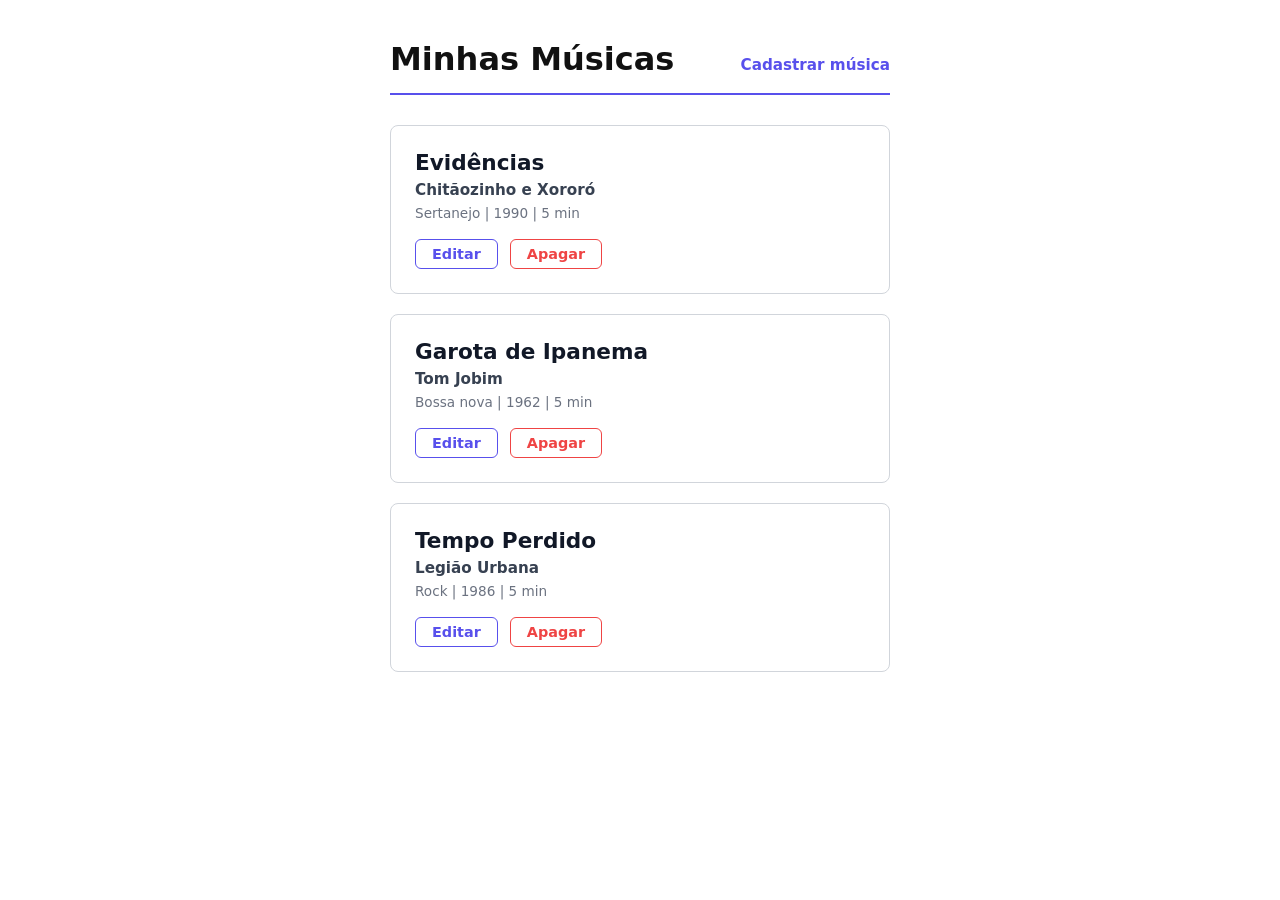
==== index.html @ 7705b4e3 "Initial commit" ====
<!DOCTYPE html>
<html lang="pt-BR">
<head>
    <meta charset="UTF-8">
    <meta name="viewport" content="width=device-width, initial-scale=1.0">
    <title>Minhas Músicas</title>
    <link rel="stylesheet" href="index.css">
</head>
<body>
    <header>
        <div class="header-content">
            <h1>Minhas Músicas</h1>
            <a href="cadastrar.html">Cadastrar música</a>
        </div>
        <hr class="linha-header">
    </header>

    <main>
        <section id="listaMusicas">
            <article class="musica">
                <h2>Evidências</h2>
                <p class="artista">Chitãozinho e Xororó</p>
                <p class="detalhes">Sertanejo | 1990 | 5 min</p>
                <div class="acoes">
                    <a class="editar" href="editar.html?id=1">Editar</a>
                    <button class="apagar">Apagar</button>
                </div>
            </article>

            <article class="musica">
                <h2>Garota de Ipanema</h2>
                <p class="artista">Tom Jobim</p>
                <p class="detalhes">Bossa nova | 1962 | 5 min</p>
                <div class="acoes">
                    <a class="editar" href="editar.html?id=2">Editar</a>
                    <button class="apagar">Apagar</button>
                </div>
            </article>

            <article class="musica">
                <h2>Tempo Perdido</h2>
                <p class="artista">Legião Urbana</p>
                <p class="detalhes">Rock | 1986 | 5 min</p>
                <div class="acoes">
                    <a class="editar" href="editar.html?id=3">Editar</a>
                    <button class="apagar">Apagar</button>
                </div>
            </article>
        </section>
    </main>

    <script src="index.js"></script>
</body>
</html>
---- index.css ----
* {
    margin: 0;
    padding: 0;
    box-sizing: border-box;
    font-family: system-ui, -apple-system, sans-serif;
}

body {
    background-color: #ffffff;
    color: #1a1a1a;
    padding: 40px 20px;
}

header {
    max-width: 500px;
    margin: 0 auto 30px auto;
}

.header-content {
    display: flex;
    justify-content: space-between;
    align-items: baseline;
    margin-bottom: 15px;
}

header h1 {
    font-size: 2rem;
    font-weight: 800;
    color: #111111;
}

header a {
    color: #5850ec;
    text-decoration: none;
    font-weight: 700;
    font-size: 0.95rem;
}

header a:hover {
    text-decoration: underline;
}

.linha-header {
    border: none;
    border-top: 2px solid #5850ec;
}

main {
    max-width: 500px;
    margin: 0 auto;
}

#listaMusicas {
    display: flex;
    flex-direction: column;
    gap: 20px;
}

.musica {
    background-color: #ffffff;
    border: 1px solid #d1d5db;
    border-radius: 8px;
    padding: 24px;
}

.musica h2 {
    font-size: 1.35rem;
    font-weight: 700;
    margin-bottom: 6px;
    color: #111827;
}

.musica .artista {
    font-weight: 600;
    color: #374151;
    margin-bottom: 6px;
    font-size: 0.95rem;
}

.musica .detalhes {
    font-size: 0.85rem;
    color: #6b7280;
    margin-bottom: 18px;
}

.musica .acoes {
    display: flex;
    gap: 12px;
}

.musica .editar {
    display: inline-flex;
    align-items: center;
    justify-content: center;
    background-color: #ffffff;
    color: #5850ec;
    border: 1px solid #5850ec;
    text-decoration: none;
    padding: 6px 16px;
    border-radius: 6px;
    font-size: 0.9rem;
    font-weight: 600;
}

.musica .editar:hover {
    background-color: #f5f3ff;
}

.musica .apagar {
    background-color: #ffffff;
    color: #ef4444;
    border: 1px solid #ef4444;
    padding: 6px 16px;
    border-radius: 6px;
    cursor: pointer;
    font-size: 0.9rem;
    font-weight: 600;
}

.musica .apagar:hover {
    background-color: #fef2f2;
}
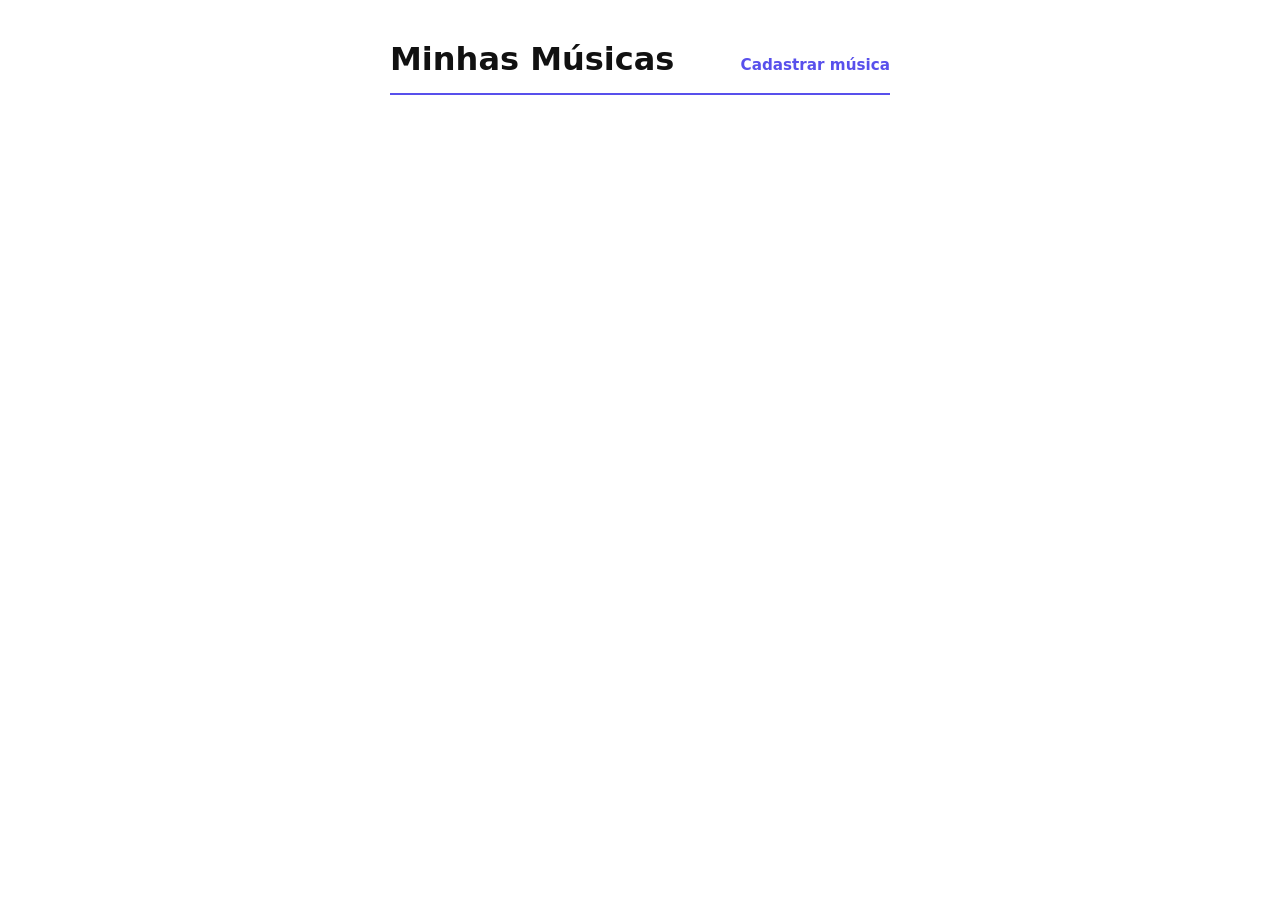
==== commit 8fe43170: "Lista de músicas" ====
--- a/index.html
+++ b/index.html
@@ -17,35 +17,7 @@
 
     <main>
         <section id="listaMusicas">
-            <article class="musica">
-                <h2>Evidências</h2>
-                <p class="artista">Chitãozinho e Xororó</p>
-                <p class="detalhes">Sertanejo | 1990 | 5 min</p>
-                <div class="acoes">
-                    <a class="editar" href="editar.html?id=1">Editar</a>
-                    <button class="apagar">Apagar</button>
-                </div>
-            </article>
-
-            <article class="musica">
-                <h2>Garota de Ipanema</h2>
-                <p class="artista">Tom Jobim</p>
-                <p class="detalhes">Bossa nova | 1962 | 5 min</p>
-                <div class="acoes">
-                    <a class="editar" href="editar.html?id=2">Editar</a>
-                    <button class="apagar">Apagar</button>
-                </div>
-            </article>
-
-            <article class="musica">
-                <h2>Tempo Perdido</h2>
-                <p class="artista">Legião Urbana</p>
-                <p class="detalhes">Rock | 1986 | 5 min</p>
-                <div class="acoes">
-                    <a class="editar" href="editar.html?id=3">Editar</a>
-                    <button class="apagar">Apagar</button>
-                </div>
-            </article>
+            
         </section>
     </main>
 
